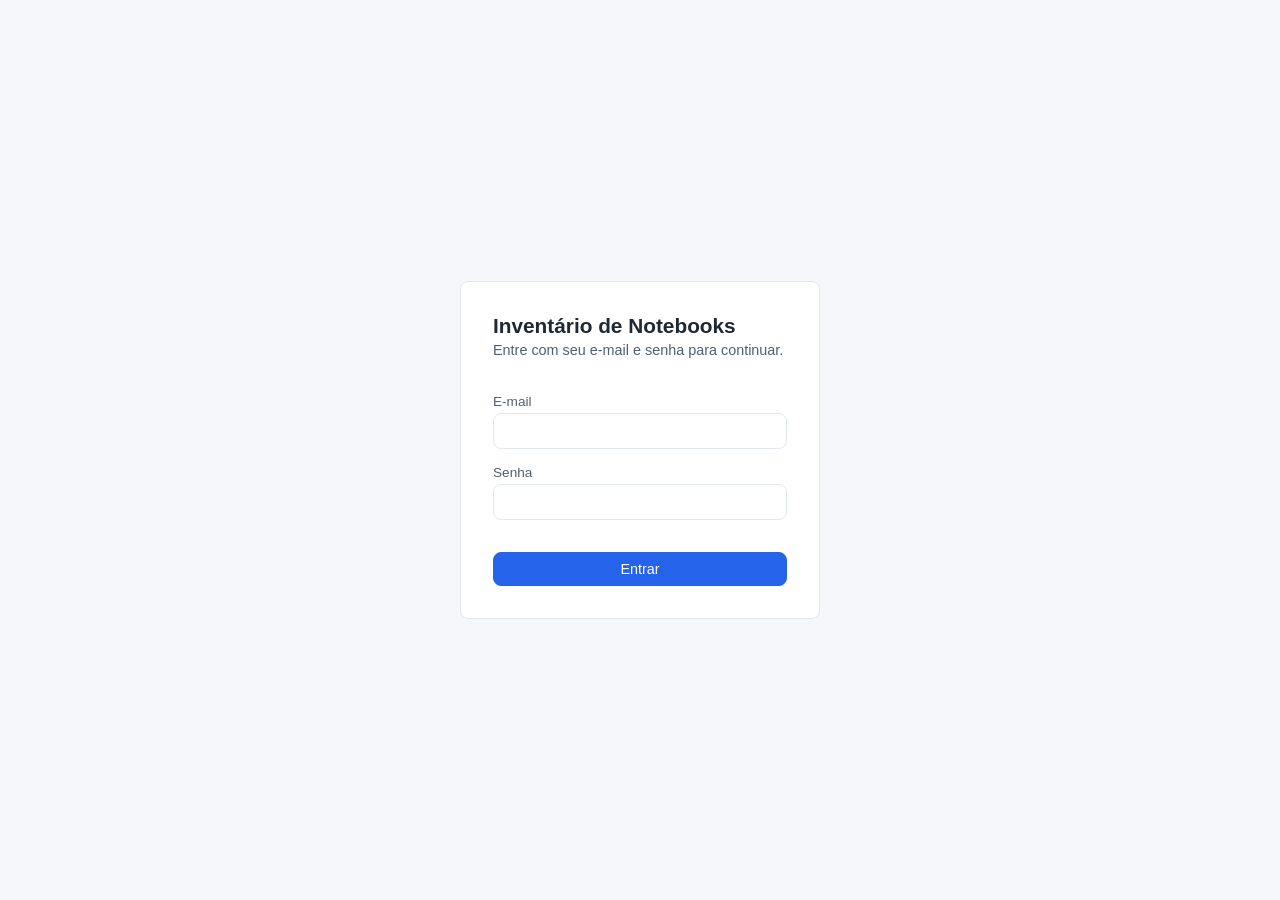
==== OpenInvent/frontend/dashboard.html @ 799de5fb "feat: Implements frontend multipage navigation and testing backend endpoints" ====
<!doctype html>
<html lang="pt-br">
<head>
  <meta charset="UTF-8" />
  <meta name="viewport" content="width=device-width, initial-scale=1.0" />
  <title>Dashboard — Inventário de Notebooks</title>
  <link rel="stylesheet" href="css/reset.css" />
  <link rel="stylesheet" href="css/layout.css" />
  <link rel="stylesheet" href="css/components.css" />
</head>
<body>
  <header class="app-header">
    <div class="header-left">
      <h1>Inventário de Notebooks</h1>
      <nav class="app-nav">
        <a href="dashboard.html" class="active">Dashboard</a>
        <a href="notebooks.html">Notebooks</a>
      </nav>
    </div>
    <div class="user-info">
      <span id="current-user">Carregando...</span>
      <button id="btn-logout" class="btn btn-sm">Sair</button>
    </div>
  </header>

  <main class="app-container">
    <div class="card-grid">
      <div class="stat-card">
        <div class="stat-value" id="card-em-estoque">—</div>
        <div class="stat-label">Em estoque</div>
      </div>
      <div class="stat-card">
        <div class="stat-value" id="card-em-uso">—</div>
        <div class="stat-label">Em uso</div>
      </div>
      <div class="stat-card">
        <div class="stat-value" id="card-manutencao">—</div>
        <div class="stat-label">Em manutenção</div>
      </div>
      <div class="stat-card">
        <div class="stat-value" id="card-inativo">—</div>
        <div class="stat-label">Inativos</div>
      </div>
      <div class="stat-card">
        <div class="stat-value" id="card-total">—</div>
        <div class="stat-label">Total de notebooks</div>
      </div>
    </div>

    <h2 class="section-title">Últimas movimentações</h2>
    <div class="table-wrapper">
      <table id="movements-feed">
        <thead>
          <tr>
            <th>Tipo</th>
            <th>Asset</th>
            <th>Funcionário</th>
            <th>Registrado por</th>
            <th>Data</th>
          </tr>
        </thead>
        <tbody>
          <tr><td colspan="5">Carregando...</td></tr>
        </tbody>
      </table>
    </div>
  </main>

  <script type="module" src="js/dashboard.js"></script>
</body>
</html>
---- OpenInvent/frontend/css/layout.css ----
:root {
  --color-primary: #2563eb;
  --color-danger: #dc2626;
  --color-border: #e2e8f0;
  --radius: 8px;
}

/* ---- app shell (index.html) ---- */

.app-header {
  display: flex;
  align-items: center;
  justify-content: space-between;
  padding: 16px 32px;
  background: #ffffff;
  border-bottom: 1px solid var(--color-border);
}

.app-header h1 {
  font-size: 1.25rem;
}

.app-header .header-left {
  display: flex;
  align-items: baseline;
  gap: 24px;
}

.app-nav {
  display: flex;
  gap: 4px;
}

.app-nav a {
  padding: 6px 12px;
  border-radius: var(--radius);
  font-size: 0.9rem;
  text-decoration: none;
  color: #52606d;
}

.app-nav a:hover {
  background: #f1f5f9;
}

.app-nav a.active {
  background: #eff6ff;
  color: var(--color-primary);
  font-weight: 600;
}

.app-header .user-info {
  display: flex;
  align-items: center;
  gap: 16px;
  font-size: 0.9rem;
  color: #52606d;
}

/* ---- dashboard ---- */

.card-grid {
  display: grid;
  grid-template-columns: repeat(auto-fit, minmax(160px, 1fr));
  gap: 16px;
  margin-bottom: 28px;
}

.stat-card {
  background: #ffffff;
  border: 1px solid var(--color-border);
  border-radius: var(--radius);
  padding: 18px 20px;
}

.stat-card .stat-value {
  font-size: 2rem;
  font-weight: 700;
  line-height: 1.1;
}

.stat-card .stat-label {
  margin-top: 6px;
  font-size: 0.85rem;
  color: #52606d;
}

.section-title {
  font-size: 1rem;
  margin-bottom: 12px;
}

/* ---- detalhes do notebook ---- */

.detail-card {
  background: #ffffff;
  border: 1px solid var(--color-border);
  border-radius: var(--radius);
  padding: 20px 24px;
  margin-bottom: 28px;
}

.detail-grid {
  display: grid;
  grid-template-columns: repeat(auto-fit, minmax(160px, 1fr));
  gap: 16px 24px;
  margin-top: 12px;
}

.detail-grid dt {
  font-size: 0.78rem;
  text-transform: uppercase;
  color: #52606d;
}

.detail-grid dd {
  margin: 2px 0 0;
  font-size: 1rem;
}

.back-link {
  display: inline-block;
  margin-bottom: 16px;
  font-size: 0.9rem;
  color: var(--color-primary);
  text-decoration: none;
}

.back-link:hover {
  text-decoration: underline;
}

.app-container {
  max-width: 1100px;
  margin: 0 auto;
  padding: 24px 32px 64px;
}

.toolbar {
  display: flex;
  flex-wrap: wrap;
  align-items: center;
  gap: 12px;
  margin-bottom: 20px;
}

.toolbar .spacer {
  flex: 1;
}

.table-wrapper {
  background: #ffffff;
  border: 1px solid var(--color-border);
  border-radius: var(--radius);
  overflow-x: auto;
}

table th,
table td {
  text-align: left;
  padding: 12px 16px;
  border-bottom: 1px solid var(--color-border);
  white-space: nowrap;
}

table th {
  font-size: 0.8rem;
  text-transform: uppercase;
  letter-spacing: 0.03em;
  color: #52606d;
  background: #f8fafc;
}

table tbody tr:last-child td {
  border-bottom: none;
}

.actions {
  display: flex;
  gap: 6px;
}

/* ---- login page ---- */

.login-page {
  display: flex;
  align-items: center;
  justify-content: center;
  min-height: 100%;
}

.login-card {
  width: 100%;
  max-width: 360px;
  background: #ffffff;
  border: 1px solid var(--color-border);
  border-radius: var(--radius);
  padding: 32px;
}

.login-card h1 {
  font-size: 1.3rem;
  margin-bottom: 4px;
}

.subtitle {
  color: #52606d;
  font-size: 0.9rem;
  margin-bottom: 24px;
}

@media (max-width: 640px) {
  .app-header,
  .app-container {
    padding-left: 16px;
    padding-right: 16px;
  }
}
---- OpenInvent/frontend/css/components.css ----
/* ---- buttons ---- */

.btn {
  display: inline-flex;
  align-items: center;
  justify-content: center;
  padding: 8px 16px;
  border: 1px solid var(--color-border);
  border-radius: var(--radius);
  background: #ffffff;
  color: #1f2933;
  font-size: 0.9rem;
  transition: background 0.15s ease, opacity 0.15s ease;
}

.btn:hover:not(:disabled) {
  background: #f1f5f9;
}

.btn:disabled {
  opacity: 0.4;
  cursor: not-allowed;
}

.btn-sm {
  padding: 5px 10px;
  font-size: 0.8rem;
}

.btn-block {
  width: 100%;
}

.btn-primary {
  background: var(--color-primary);
  border-color: var(--color-primary);
  color: #ffffff;
}

.btn-primary:hover:not(:disabled) {
  background: #1d4ed8;
}

.btn-secondary {
  background: #0f766e;
  border-color: #0f766e;
  color: #ffffff;
}

.btn-secondary:hover:not(:disabled) {
  background: #0d5f58;
}

.btn-danger {
  background: #ffffff;
  border-color: var(--color-danger);
  color: var(--color-danger);
}

.btn-danger:hover:not(:disabled) {
  background: #fef2f2;
}

/* ---- form ---- */

.form {
  display: flex;
  flex-direction: column;
  gap: 4px;
}

.form label {
  font-size: 0.85rem;
  color: #52606d;
  margin-top: 12px;
}

.form input,
.form select,
.form textarea {
  padding: 8px 10px;
  border: 1px solid var(--color-border);
  border-radius: var(--radius);
  width: 100%;
}

.form textarea {
  resize: vertical;
  min-height: 70px;
}

.form-error {
  color: var(--color-danger);
  font-size: 0.85rem;
  min-height: 1.1em;
  margin-top: 10px;
}

.form-actions {
  display: flex;
  justify-content: flex-end;
  gap: 8px;
  margin-top: 20px;
}

select#filter-status,
input#filter-search {
  padding: 8px 10px;
  border: 1px solid var(--color-border);
  border-radius: var(--radius);
}

/* ---- badges ---- */

.badge {
  display: inline-block;
  padding: 3px 10px;
  border-radius: 999px;
  font-size: 0.78rem;
  font-weight: 600;
  white-space: nowrap;
}

.badge-em_estoque {
  background: #dcfce7;
  color: #166534;
}

.badge-em_uso {
  background: #dbeafe;
  color: #1e40af;
}

.badge-manutencao {
  background: #fef3c7;
  color: #92400e;
}

.badge-inativo {
  background: #e2e8f0;
  color: #475569;
}

.badge-retirada {
  background: #dbeafe;
  color: #1e40af;
}

.badge-devolucao {
  background: #dcfce7;
  color: #166534;
}

/* ---- modal ---- */

.modal-backdrop {
  position: fixed;
  inset: 0;
  background: rgba(15, 23, 42, 0.45);
  display: flex;
  align-items: center;
  justify-content: center;
  padding: 16px;
  z-index: 50;
}

.modal-backdrop.hidden {
  display: none;
}

.modal {
  width: 100%;
  max-width: 420px;
  background: #ffffff;
  border-radius: var(--radius);
  padding: 24px;
  max-height: 90vh;
  overflow-y: auto;
}

.modal h2 {
  font-size: 1.1rem;
  margin-bottom: 4px;
}

.modal dl {
  margin-top: 16px;
}

.modal dt {
  font-size: 0.78rem;
  text-transform: uppercase;
  color: #52606d;
  margin-top: 12px;
}

.modal dd {
  margin: 2px 0 0;
  font-size: 0.95rem;
}

/* ---- toast ---- */

#toast {
  position: fixed;
  bottom: 24px;
  left: 50%;
  transform: translateX(-50%) translateY(20px);
  padding: 12px 20px;
  border-radius: var(--radius);
  background: #1f2933;
  color: #ffffff;
  font-size: 0.9rem;
  opacity: 0;
  pointer-events: none;
  transition: opacity 0.2s ease, transform 0.2s ease;
  z-index: 100;
}

#toast.show {
  opacity: 1;
  transform: translateX(-50%) translateY(0);
  pointer-events: auto;
}

#toast.toast-error {
  background: #dc2626;
}

#toast.toast-success {
  background: #16a34a;
}
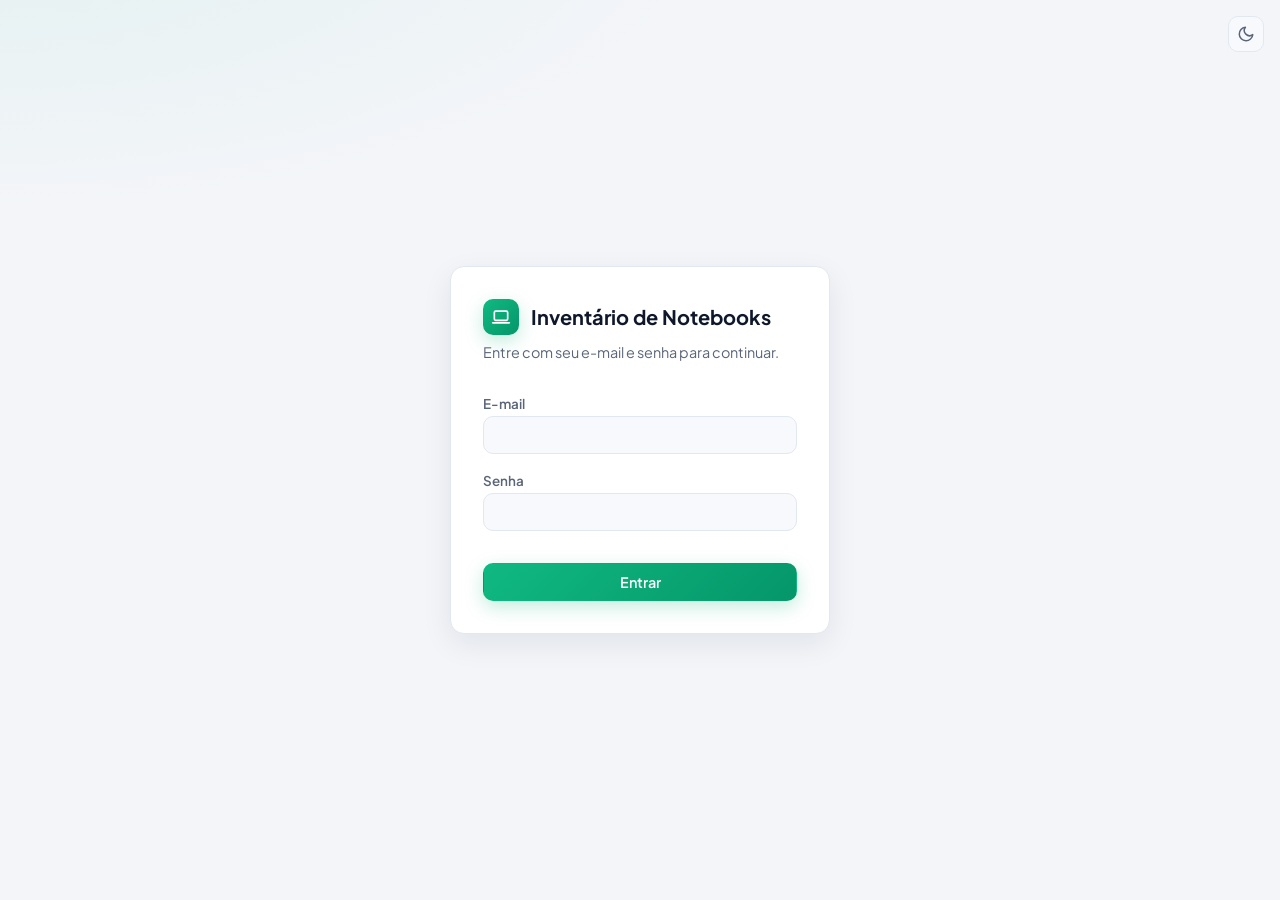
==== commit 5f7ba6f6: "feat: implement theme system with light/dark mode support" ====
--- a/OpenInvent/frontend/dashboard.html
+++ b/OpenInvent/frontend/dashboard.html
@@ -4,9 +4,14 @@
   <meta charset="UTF-8" />
   <meta name="viewport" content="width=device-width, initial-scale=1.0" />
   <title>Dashboard — Inventário de Notebooks</title>
-  <link rel="stylesheet" href="css/reset.css" />
-  <link rel="stylesheet" href="css/layout.css" />
-  <link rel="stylesheet" href="css/components.css" />
+  <link rel="preconnect" href="https://fonts.googleapis.com" />
+  <link rel="preconnect" href="https://fonts.gstatic.com" crossorigin />
+  <link rel="stylesheet" href="https://fonts.googleapis.com/css2?family=Plus+Jakarta+Sans:wght@400;500;600;700&display=swap" />
+  <link rel="stylesheet" href="css/theme.css?v=3" />
+  <link rel="stylesheet" href="css/reset.css?v=3" />
+  <link rel="stylesheet" href="css/layout.css?v=3" />
+  <link rel="stylesheet" href="css/components.css?v=3" />
+  <script src="js/theme.js?v=3"></script>
 </head>
 <body>
   <header class="app-header">
@@ -14,7 +19,9 @@
       <h1>Inventário de Notebooks</h1>
       <nav class="app-nav">
         <a href="dashboard.html" class="active">Dashboard</a>
+        <a href="estoque.html">Estoque</a>
         <a href="notebooks.html">Notebooks</a>
+        <a href="responsaveis.html">Responsáveis</a>
       </nav>
     </div>
     <div class="user-info">
@@ -25,26 +32,26 @@
 
   <main class="app-container">
     <div class="card-grid">
-      <div class="stat-card">
+      <a class="stat-card" href="estoque.html">
         <div class="stat-value" id="card-em-estoque">—</div>
         <div class="stat-label">Em estoque</div>
-      </div>
-      <div class="stat-card">
+      </a>
+      <a class="stat-card" href="notebooks.html?status=EM_USO">
         <div class="stat-value" id="card-em-uso">—</div>
         <div class="stat-label">Em uso</div>
-      </div>
-      <div class="stat-card">
+      </a>
+      <a class="stat-card" href="notebooks.html?status=MANUTENCAO">
         <div class="stat-value" id="card-manutencao">—</div>
         <div class="stat-label">Em manutenção</div>
-      </div>
-      <div class="stat-card">
+      </a>
+      <a class="stat-card" href="notebooks.html?status=INATIVO">
         <div class="stat-value" id="card-inativo">—</div>
         <div class="stat-label">Inativos</div>
-      </div>
-      <div class="stat-card">
+      </a>
+      <a class="stat-card" href="notebooks.html">
         <div class="stat-value" id="card-total">—</div>
         <div class="stat-label">Total de notebooks</div>
-      </div>
+      </a>
     </div>
 
     <h2 class="section-title">Últimas movimentações</h2>
@@ -66,6 +73,6 @@
     </div>
   </main>
 
-  <script type="module" src="js/dashboard.js"></script>
+  <script type="module" src="js/dashboard.js?v=2"></script>
 </body>
 </html>
--- a/OpenInvent/frontend/css/theme.css
+++ b/OpenInvent/frontend/css/theme.css
@@ -0,0 +1,92 @@
+/*
+ * Tokens de tema. Todas as cores do frontend saem daqui — os outros arquivos
+ * CSS só usam var(--...). O tema ativo é definido em <html data-theme="...">
+ * por js/theme.js (escolha salva do usuário ou preferência do sistema).
+ * Sem atributo, vale o tema escuro.
+ */
+
+:root,
+:root[data-theme="dark"] {
+  color-scheme: dark;
+
+  --color-bg: #151d2c;
+  --color-bg-glow: rgba(16, 185, 129, 0.06);
+  --color-surface: #1c2537;
+  --color-surface-2: #222c40;
+  --color-surface-hover: #283349;
+  --color-border: #2c374c;
+  --color-border-strong: #3b4861;
+
+  --color-text: #e8edf5;
+  --color-text-muted: #95a1b6;
+  --color-text-subtle: #66728b;
+
+  --color-primary: #10b981;
+  --color-primary-strong: #059669;
+  --color-primary-soft: rgba(16, 185, 129, 0.14);
+  --color-primary-text: #34d399;
+  --color-on-primary: #ffffff;
+
+  --color-blue: #60a5fa;
+  --color-blue-soft: rgba(59, 130, 246, 0.16);
+  --color-amber: #fbbf24;
+  --color-amber-soft: rgba(245, 158, 11, 0.16);
+  --color-purple: #a78bfa;
+  --color-purple-soft: rgba(139, 92, 246, 0.18);
+  --color-gray: #9aa7bb;
+  --color-gray-soft: rgba(148, 163, 184, 0.14);
+  --color-danger: #f87171;
+  --color-danger-soft: rgba(239, 68, 68, 0.16);
+  --color-danger-solid: #ef4444;
+
+  --shadow-sm: 0 1px 2px rgba(0, 0, 0, 0.3);
+  --shadow-md: 0 10px 30px rgba(0, 0, 0, 0.35);
+  --shadow-primary: 0 6px 18px rgba(16, 185, 129, 0.28);
+  --backdrop: rgba(4, 9, 18, 0.66);
+}
+
+:root[data-theme="light"] {
+  color-scheme: light;
+
+  --color-bg: #f3f5f9;
+  --color-bg-glow: rgba(16, 185, 129, 0.07);
+  --color-surface: #ffffff;
+  --color-surface-2: #f7f9fc;
+  --color-surface-hover: #eef2f7;
+  --color-border: #e2e8f0;
+  --color-border-strong: #cbd5e1;
+
+  --color-text: #0f172a;
+  --color-text-muted: #5b6578;
+  --color-text-subtle: #8a94a6;
+
+  --color-primary: #10b981;
+  --color-primary-strong: #059669;
+  --color-primary-soft: rgba(16, 185, 129, 0.12);
+  --color-primary-text: #047857;
+  --color-on-primary: #ffffff;
+
+  --color-blue: #1d4ed8;
+  --color-blue-soft: rgba(59, 130, 246, 0.12);
+  --color-amber: #b45309;
+  --color-amber-soft: rgba(245, 158, 11, 0.16);
+  --color-purple: #6d28d9;
+  --color-purple-soft: rgba(139, 92, 246, 0.12);
+  --color-gray: #475569;
+  --color-gray-soft: rgba(100, 116, 139, 0.13);
+  --color-danger: #dc2626;
+  --color-danger-soft: rgba(239, 68, 68, 0.1);
+  --color-danger-solid: #dc2626;
+
+  --shadow-sm: 0 1px 2px rgba(15, 23, 42, 0.05);
+  --shadow-md: 0 10px 30px rgba(15, 23, 42, 0.08);
+  --shadow-primary: 0 6px 18px rgba(16, 185, 129, 0.25);
+  --backdrop: rgba(15, 23, 42, 0.45);
+}
+
+:root {
+  --radius: 10px;
+  --radius-lg: 14px;
+  --font-sans: "Plus Jakarta Sans", -apple-system, BlinkMacSystemFont, "Segoe UI", Roboto,
+    Helvetica, Arial, sans-serif;
+}
--- a/OpenInvent/frontend/css/layout.css
+++ b/OpenInvent/frontend/css/layout.css
@@ -1,128 +1,302 @@
-:root {
-  --color-primary: #2563eb;
-  --color-danger: #dc2626;
-  --color-border: #e2e8f0;
-  --radius: 8px;
-}
-
-/* ---- app shell (index.html) ---- */
+/* Cores e raios vêm de css/theme.css. */
+
+/* ---- app shell ---- */
 
 .app-header {
+  position: sticky;
+  top: 0;
+  z-index: 40;
   display: flex;
   align-items: center;
   justify-content: space-between;
-  padding: 16px 32px;
-  background: #ffffff;
+  gap: 16px;
+  padding: 14px 32px;
+  background: var(--color-surface);
   border-bottom: 1px solid var(--color-border);
+  box-shadow: var(--shadow-sm);
 }
 
 .app-header h1 {
-  font-size: 1.25rem;
+  display: flex;
+  align-items: center;
+  gap: 12px;
+  font-size: 1.1rem;
+  font-weight: 700;
+  letter-spacing: -0.01em;
+  white-space: nowrap;
+}
+
+/* Marca: quadrado verde com ícone de notebook. */
+.app-header h1::before,
+.login-card h1::before {
+  content: "";
+  flex: none;
+  width: 36px;
+  height: 36px;
+  border-radius: 10px;
+  background:
+    url("data:image/svg+xml;utf8,<svg xmlns='http://www.w3.org/2000/svg' viewBox='0 0 24 24' fill='none' stroke='white' stroke-width='2' stroke-linecap='round' stroke-linejoin='round'><rect x='4' y='5' width='16' height='11' rx='1.5'/><path d='M2 19h20'/></svg>")
+      center / 20px no-repeat,
+    linear-gradient(135deg, var(--color-primary), var(--color-primary-strong));
+  box-shadow: var(--shadow-primary);
 }
 
 .app-header .header-left {
   display: flex;
-  align-items: baseline;
-  gap: 24px;
+  align-items: center;
+  gap: 28px;
+  min-width: 0;
 }
 
 .app-nav {
   display: flex;
+  flex-wrap: wrap;
   gap: 4px;
 }
 
 .app-nav a {
-  padding: 6px 12px;
+  padding: 8px 14px;
   border-radius: var(--radius);
   font-size: 0.9rem;
+  font-weight: 500;
   text-decoration: none;
-  color: #52606d;
+  color: var(--color-text-muted);
+  transition: background 0.15s ease, color 0.15s ease;
 }
 
 .app-nav a:hover {
-  background: #f1f5f9;
+  background: var(--color-surface-hover);
+  color: var(--color-text);
 }
 
 .app-nav a.active {
-  background: #eff6ff;
-  color: var(--color-primary);
+  background: var(--color-primary-soft);
+  color: var(--color-primary-text);
   font-weight: 600;
+  box-shadow: inset 0 0 0 1px var(--color-primary-soft);
 }
 
 .app-header .user-info {
   display: flex;
   align-items: center;
-  gap: 16px;
-  font-size: 0.9rem;
-  color: #52606d;
+  gap: 12px;
+  font-size: 0.88rem;
+  color: var(--color-text-muted);
+  white-space: nowrap;
+}
+
+/* ---- botão de tema (inserido por js/theme.js) ---- */
+
+.theme-toggle {
+  display: inline-flex;
+  align-items: center;
+  justify-content: center;
+  width: 36px;
+  height: 36px;
+  padding: 0;
+  border: 1px solid var(--color-border);
+  border-radius: var(--radius);
+  background: var(--color-surface-2);
+  color: var(--color-text-muted);
+  transition: background 0.15s ease, color 0.15s ease, border-color 0.15s ease;
+}
+
+.theme-toggle:hover {
+  background: var(--color-surface-hover);
+  color: var(--color-primary-text);
+  border-color: var(--color-border-strong);
+}
+
+.theme-toggle svg {
+  width: 18px;
+  height: 18px;
+}
+
+/* Na tela de login não há cabeçalho: botão fica no canto. */
+.theme-toggle.theme-toggle-floating {
+  position: fixed;
+  top: 16px;
+  right: 16px;
 }
 
 /* ---- dashboard ---- */
 
 .card-grid {
   display: grid;
-  grid-template-columns: repeat(auto-fit, minmax(160px, 1fr));
+  grid-template-columns: repeat(auto-fit, minmax(180px, 1fr));
   gap: 16px;
-  margin-bottom: 28px;
+  margin-bottom: 32px;
 }
 
 .stat-card {
-  background: #ffffff;
+  --accent: var(--color-primary-text);
+  --accent-soft: var(--color-primary-soft);
+  --icon: none;
+
+  position: relative;
+  display: flex;
+  flex-direction: column;
+  gap: 10px;
+  min-height: 118px;
+  padding: 20px 64px 20px 20px;
+  background: var(--color-surface);
   border: 1px solid var(--color-border);
+  border-radius: var(--radius-lg);
+  box-shadow: var(--shadow-sm);
+}
+
+/* Quadrado do ícone (fundo) + ícone (máscara) no canto superior direito. */
+.stat-card::before,
+.stat-card::after {
+  content: "";
+  position: absolute;
+  top: 18px;
+  right: 18px;
+  width: 42px;
+  height: 42px;
   border-radius: var(--radius);
-  padding: 18px 20px;
+}
+
+.stat-card::before {
+  background: var(--accent-soft);
+}
+
+.stat-card::after {
+  background: var(--accent);
+  -webkit-mask: var(--icon) center / 20px no-repeat;
+  mask: var(--icon) center / 20px no-repeat;
+}
+
+.stat-card:has(#card-em-estoque) {
+  --accent: var(--color-primary-text);
+  --accent-soft: var(--color-primary-soft);
+  --icon: url("data:image/svg+xml;utf8,<svg xmlns='http://www.w3.org/2000/svg' viewBox='0 0 24 24' fill='none' stroke='black' stroke-width='2' stroke-linecap='round' stroke-linejoin='round'><path d='M21 8l-9-5-9 5 9 5 9-5z'/><path d='M3 8v8l9 5 9-5V8'/><path d='M12 13v8'/></svg>");
+}
+
+.stat-card:has(#card-em-uso) {
+  --accent: var(--color-blue);
+  --accent-soft: var(--color-blue-soft);
+  --icon: url("data:image/svg+xml;utf8,<svg xmlns='http://www.w3.org/2000/svg' viewBox='0 0 24 24' fill='none' stroke='black' stroke-width='2' stroke-linecap='round' stroke-linejoin='round'><circle cx='12' cy='12' r='9'/><path d='M8 12.5l2.8 2.8L16 9.5'/></svg>");
+}
+
+.stat-card:has(#card-manutencao) {
+  --accent: var(--color-amber);
+  --accent-soft: var(--color-amber-soft);
+  --icon: url("data:image/svg+xml;utf8,<svg xmlns='http://www.w3.org/2000/svg' viewBox='0 0 24 24' fill='none' stroke='black' stroke-width='2' stroke-linecap='round' stroke-linejoin='round'><path d='M12 3.5L22 20H2L12 3.5z'/><path d='M12 10v4'/><path d='M12 17h.01'/></svg>");
+}
+
+.stat-card:has(#card-inativo) {
+  --accent: var(--color-gray);
+  --accent-soft: var(--color-gray-soft);
+  --icon: url("data:image/svg+xml;utf8,<svg xmlns='http://www.w3.org/2000/svg' viewBox='0 0 24 24' fill='none' stroke='black' stroke-width='2' stroke-linecap='round' stroke-linejoin='round'><rect x='3' y='4' width='18' height='5' rx='1'/><path d='M5 9v10a1 1 0 0 0 1 1h12a1 1 0 0 0 1-1V9'/><path d='M10 13h4'/></svg>");
+}
+
+.stat-card:has(#card-total) {
+  --accent: var(--color-purple);
+  --accent-soft: var(--color-purple-soft);
+  --icon: url("data:image/svg+xml;utf8,<svg xmlns='http://www.w3.org/2000/svg' viewBox='0 0 24 24' fill='none' stroke='black' stroke-width='2' stroke-linecap='round' stroke-linejoin='round'><path d='M12 3l9 5-9 5-9-5 9-5z'/><path d='M3 13l9 5 9-5'/><path d='M3 17l9 5 9-5'/></svg>");
+}
+
+a.stat-card {
+  color: inherit;
+  text-decoration: none;
+  transition: border-color 0.15s ease, box-shadow 0.15s ease, transform 0.15s ease;
+}
+
+/* Cards são links: remove o sublinhado padrão em todos os estados e filhos. */
+a.stat-card,
+a.stat-card:link,
+a.stat-card:visited,
+a.stat-card:hover,
+a.stat-card:active,
+a.stat-card:focus,
+a.stat-card * {
+  color: inherit;
+  text-decoration: none;
+}
+
+a.stat-card:hover,
+a.stat-card:focus-visible {
+  border-color: var(--accent);
+  box-shadow: var(--shadow-md);
+  transform: translateY(-2px);
+  outline: none;
 }
 
 .stat-card .stat-value {
+  margin-top: auto; /* alinha os números mesmo se um rótulo quebrar linha */
   font-size: 2rem;
   font-weight: 700;
   line-height: 1.1;
-}
-
+  letter-spacing: -0.02em;
+}
+
+/* Rótulo em cima, valor embaixo (como na referência visual). */
 .stat-card .stat-label {
-  margin-top: 6px;
-  font-size: 0.85rem;
-  color: #52606d;
+  order: -1;
+  font-size: 0.86rem;
+  font-weight: 500;
+}
+
+a.stat-card .stat-label {
+  color: var(--color-text-muted);
 }
 
 .section-title {
-  font-size: 1rem;
-  margin-bottom: 12px;
+  font-size: 1.05rem;
+  font-weight: 700;
+  margin-bottom: 14px;
+  letter-spacing: -0.01em;
+}
+
+.section-title span {
+  color: var(--color-text-subtle);
+  font-weight: 500;
 }
 
 /* ---- detalhes do notebook ---- */
 
 .detail-card {
-  background: #ffffff;
+  background: var(--color-surface);
   border: 1px solid var(--color-border);
-  border-radius: var(--radius);
-  padding: 20px 24px;
-  margin-bottom: 28px;
+  border-radius: var(--radius-lg);
+  box-shadow: var(--shadow-sm);
+  padding: 22px 24px;
+  margin-bottom: 32px;
+}
+
+.detail-card h2 {
+  font-size: 1.3rem;
+  font-weight: 700;
 }
 
 .detail-grid {
   display: grid;
   grid-template-columns: repeat(auto-fit, minmax(160px, 1fr));
-  gap: 16px 24px;
-  margin-top: 12px;
+  gap: 18px 24px;
+  margin: 16px 0 0;
 }
 
 .detail-grid dt {
-  font-size: 0.78rem;
+  font-size: 0.76rem;
+  font-weight: 600;
   text-transform: uppercase;
-  color: #52606d;
+  letter-spacing: 0.04em;
+  color: var(--color-text-subtle);
 }
 
 .detail-grid dd {
-  margin: 2px 0 0;
-  font-size: 1rem;
+  margin: 4px 0 0;
+  font-size: 0.98rem;
+  font-weight: 500;
 }
 
 .back-link {
   display: inline-block;
   margin-bottom: 16px;
   font-size: 0.9rem;
-  color: var(--color-primary);
+  font-weight: 600;
+  color: var(--color-primary-text);
   text-decoration: none;
 }
 
@@ -131,9 +305,9 @@
 }
 
 .app-container {
-  max-width: 1100px;
+  max-width: 1140px;
   margin: 0 auto;
-  padding: 24px 32px 64px;
+  padding: 28px 32px 64px;
 }
 
 .toolbar {
@@ -148,36 +322,60 @@
   flex: 1;
 }
 
+/* ---- tabelas ---- */
+
 .table-wrapper {
-  background: #ffffff;
+  background: var(--color-surface);
   border: 1px solid var(--color-border);
-  border-radius: var(--radius);
+  border-radius: var(--radius-lg);
+  box-shadow: var(--shadow-sm);
   overflow-x: auto;
 }
 
 table th,
 table td {
   text-align: left;
-  padding: 12px 16px;
+  padding: 14px 18px;
   border-bottom: 1px solid var(--color-border);
   white-space: nowrap;
 }
 
 table th {
   font-size: 0.8rem;
-  text-transform: uppercase;
-  letter-spacing: 0.03em;
-  color: #52606d;
-  background: #f8fafc;
+  font-weight: 600;
+  color: var(--color-text-muted);
+  background: var(--color-surface-2);
+}
+
+table td {
+  font-size: 0.92rem;
+}
+
+table tbody tr {
+  transition: background 0.12s ease;
+}
+
+table tbody tr:hover td {
+  background: var(--color-surface-hover);
 }
 
 table tbody tr:last-child td {
   border-bottom: none;
 }
 
-.actions {
-  display: flex;
-  gap: 6px;
+table td a:not(.btn) {
+  color: var(--color-primary-text);
+  font-weight: 600;
+  text-decoration: none;
+}
+
+table td a:not(.btn):hover {
+  text-decoration: underline;
+}
+
+/* Continua como célula de tabela (display:flex quebraria a borda da linha). */
+td.actions > * + * {
+  margin-left: 6px;
 }
 
 /* ---- login page ---- */
@@ -187,26 +385,43 @@
   align-items: center;
   justify-content: center;
   min-height: 100%;
+  padding: 16px;
 }
 
 .login-card {
   width: 100%;
-  max-width: 360px;
-  background: #ffffff;
+  max-width: 380px;
+  background: var(--color-surface);
   border: 1px solid var(--color-border);
-  border-radius: var(--radius);
+  border-radius: var(--radius-lg);
+  box-shadow: var(--shadow-md);
   padding: 32px;
 }
 
 .login-card h1 {
-  font-size: 1.3rem;
-  margin-bottom: 4px;
+  display: flex;
+  align-items: center;
+  gap: 12px;
+  font-size: 1.25rem;
+  font-weight: 700;
+  margin-bottom: 8px;
 }
 
 .subtitle {
-  color: #52606d;
+  color: var(--color-text-muted);
   font-size: 0.9rem;
-  margin-bottom: 24px;
+  margin-bottom: 20px;
+}
+
+@media (max-width: 860px) {
+  .app-header {
+    flex-wrap: wrap;
+  }
+
+  .app-header .header-left {
+    flex-wrap: wrap;
+    gap: 12px;
+  }
 }
 
 @media (max-width: 640px) {
--- a/OpenInvent/frontend/css/components.css
+++ b/OpenInvent/frontend/css/components.css
@@ -1,29 +1,41 @@
+/* Cores e raios vêm de css/theme.css. */
+
 /* ---- buttons ---- */
 
 .btn {
   display: inline-flex;
   align-items: center;
   justify-content: center;
-  padding: 8px 16px;
+  gap: 6px;
+  padding: 9px 16px;
   border: 1px solid var(--color-border);
   border-radius: var(--radius);
-  background: #ffffff;
-  color: #1f2933;
+  background: var(--color-surface-2);
+  color: var(--color-text);
   font-size: 0.9rem;
-  transition: background 0.15s ease, opacity 0.15s ease;
+  font-weight: 600;
+  text-decoration: none;
+  transition: background 0.15s ease, border-color 0.15s ease, box-shadow 0.15s ease,
+    opacity 0.15s ease, filter 0.15s ease;
 }
 
 .btn:hover:not(:disabled) {
-  background: #f1f5f9;
+  background: var(--color-surface-hover);
+  border-color: var(--color-border-strong);
+}
+
+.btn:focus-visible {
+  outline: 2px solid var(--color-primary);
+  outline-offset: 2px;
 }
 
 .btn:disabled {
-  opacity: 0.4;
+  opacity: 0.35;
   cursor: not-allowed;
 }
 
 .btn-sm {
-  padding: 5px 10px;
+  padding: 5px 11px;
   font-size: 0.8rem;
 }
 
@@ -32,33 +44,42 @@
 }
 
 .btn-primary {
-  background: var(--color-primary);
-  border-color: var(--color-primary);
-  color: #ffffff;
+  background: linear-gradient(135deg, var(--color-primary), var(--color-primary-strong));
+  border-color: transparent;
+  color: var(--color-on-primary);
+  box-shadow: var(--shadow-primary);
 }
 
 .btn-primary:hover:not(:disabled) {
-  background: #1d4ed8;
+  background: linear-gradient(135deg, var(--color-primary), var(--color-primary-strong));
+  border-color: transparent;
+  filter: brightness(1.08);
+}
+
+.btn-sm.btn-primary {
+  box-shadow: none;
 }
 
 .btn-secondary {
-  background: #0f766e;
-  border-color: #0f766e;
-  color: #ffffff;
+  background: var(--color-blue-soft);
+  border-color: transparent;
+  color: var(--color-blue);
 }
 
 .btn-secondary:hover:not(:disabled) {
-  background: #0d5f58;
+  background: var(--color-blue-soft);
+  border-color: var(--color-blue);
 }
 
 .btn-danger {
-  background: #ffffff;
+  background: var(--color-danger-soft);
+  border-color: transparent;
+  color: var(--color-danger);
+}
+
+.btn-danger:hover:not(:disabled) {
+  background: var(--color-danger-soft);
   border-color: var(--color-danger);
-  color: var(--color-danger);
-}
-
-.btn-danger:hover:not(:disabled) {
-  background: #fef2f2;
 }
 
 /* ---- form ---- */
@@ -70,23 +91,60 @@
 }
 
 .form label {
-  font-size: 0.85rem;
-  color: #52606d;
-  margin-top: 12px;
+  font-size: 0.84rem;
+  font-weight: 600;
+  color: var(--color-text-muted);
+  margin-top: 14px;
+}
+
+.form input,
+.form select,
+.form textarea,
+select#filter-status,
+input#filter-search {
+  padding: 9px 12px;
+  border: 1px solid var(--color-border);
+  border-radius: var(--radius);
+  background: var(--color-surface-2);
+  color: var(--color-text);
+  font-size: 0.9rem;
+  transition: border-color 0.15s ease, box-shadow 0.15s ease;
 }
 
 .form input,
 .form select,
 .form textarea {
-  padding: 8px 10px;
-  border: 1px solid var(--color-border);
-  border-radius: var(--radius);
   width: 100%;
+}
+
+.form input::placeholder,
+.form textarea::placeholder,
+input#filter-search::placeholder {
+  color: var(--color-text-subtle);
+}
+
+.form input:focus,
+.form select:focus,
+.form textarea:focus,
+select#filter-status:focus,
+input#filter-search:focus {
+  outline: none;
+  border-color: var(--color-primary);
+  box-shadow: 0 0 0 3px var(--color-primary-soft);
+}
+
+input#filter-search {
+  min-width: 260px;
+  padding-left: 36px;
+  background-image: url("data:image/svg+xml;utf8,<svg xmlns='http://www.w3.org/2000/svg' viewBox='0 0 24 24' fill='none' stroke='%2394a3b8' stroke-width='2' stroke-linecap='round'><circle cx='11' cy='11' r='7'/><path d='M20 20l-3.5-3.5'/></svg>");
+  background-repeat: no-repeat;
+  background-position: 12px center;
+  background-size: 16px;
 }
 
 .form textarea {
   resize: vertical;
-  min-height: 70px;
+  min-height: 76px;
 }
 
 .form-error {
@@ -103,52 +161,39 @@
   margin-top: 20px;
 }
 
-select#filter-status,
-input#filter-search {
-  padding: 8px 10px;
-  border: 1px solid var(--color-border);
-  border-radius: var(--radius);
-}
-
 /* ---- badges ---- */
 
 .badge {
   display: inline-block;
   padding: 3px 10px;
   border-radius: 999px;
-  font-size: 0.78rem;
+  font-size: 0.76rem;
   font-weight: 600;
   white-space: nowrap;
-}
-
-.badge-em_estoque {
-  background: #dcfce7;
-  color: #166534;
-}
-
-.badge-em_uso {
-  background: #dbeafe;
-  color: #1e40af;
+  background: var(--color-gray-soft);
+  color: var(--color-gray);
+}
+
+.badge-em_estoque,
+.badge-devolucao {
+  background: var(--color-primary-soft);
+  color: var(--color-primary-text);
+}
+
+.badge-em_uso,
+.badge-retirada {
+  background: var(--color-blue-soft);
+  color: var(--color-blue);
 }
 
 .badge-manutencao {
-  background: #fef3c7;
-  color: #92400e;
+  background: var(--color-amber-soft);
+  color: var(--color-amber);
 }
 
 .badge-inativo {
-  background: #e2e8f0;
-  color: #475569;
-}
-
-.badge-retirada {
-  background: #dbeafe;
-  color: #1e40af;
-}
-
-.badge-devolucao {
-  background: #dcfce7;
-  color: #166534;
+  background: var(--color-gray-soft);
+  color: var(--color-gray);
 }
 
 /* ---- modal ---- */
@@ -156,7 +201,8 @@
 .modal-backdrop {
   position: fixed;
   inset: 0;
-  background: rgba(15, 23, 42, 0.45);
+  background: var(--backdrop);
+  backdrop-filter: blur(3px);
   display: flex;
   align-items: center;
   justify-content: center;
@@ -170,16 +216,19 @@
 
 .modal {
   width: 100%;
-  max-width: 420px;
-  background: #ffffff;
-  border-radius: var(--radius);
-  padding: 24px;
+  max-width: 440px;
+  background: var(--color-surface);
+  border: 1px solid var(--color-border);
+  border-radius: var(--radius-lg);
+  box-shadow: var(--shadow-md);
+  padding: 26px;
   max-height: 90vh;
   overflow-y: auto;
 }
 
 .modal h2 {
-  font-size: 1.1rem;
+  font-size: 1.15rem;
+  font-weight: 700;
   margin-bottom: 4px;
 }
 
@@ -188,9 +237,11 @@
 }
 
 .modal dt {
-  font-size: 0.78rem;
+  font-size: 0.76rem;
+  font-weight: 600;
   text-transform: uppercase;
-  color: #52606d;
+  letter-spacing: 0.04em;
+  color: var(--color-text-subtle);
   margin-top: 12px;
 }
 
@@ -207,10 +258,14 @@
   left: 50%;
   transform: translateX(-50%) translateY(20px);
   padding: 12px 20px;
+  border: 1px solid var(--color-border);
+  border-left-width: 4px;
   border-radius: var(--radius);
-  background: #1f2933;
-  color: #ffffff;
+  background: var(--color-surface);
+  color: var(--color-text);
+  box-shadow: var(--shadow-md);
   font-size: 0.9rem;
+  font-weight: 500;
   opacity: 0;
   pointer-events: none;
   transition: opacity 0.2s ease, transform 0.2s ease;
@@ -223,10 +278,14 @@
   pointer-events: auto;
 }
 
+#toast.toast-info {
+  border-left-color: var(--color-blue);
+}
+
 #toast.toast-error {
-  background: #dc2626;
+  border-left-color: var(--color-danger-solid);
 }
 
 #toast.toast-success {
-  background: #16a34a;
-}
+  border-left-color: var(--color-primary);
+}
